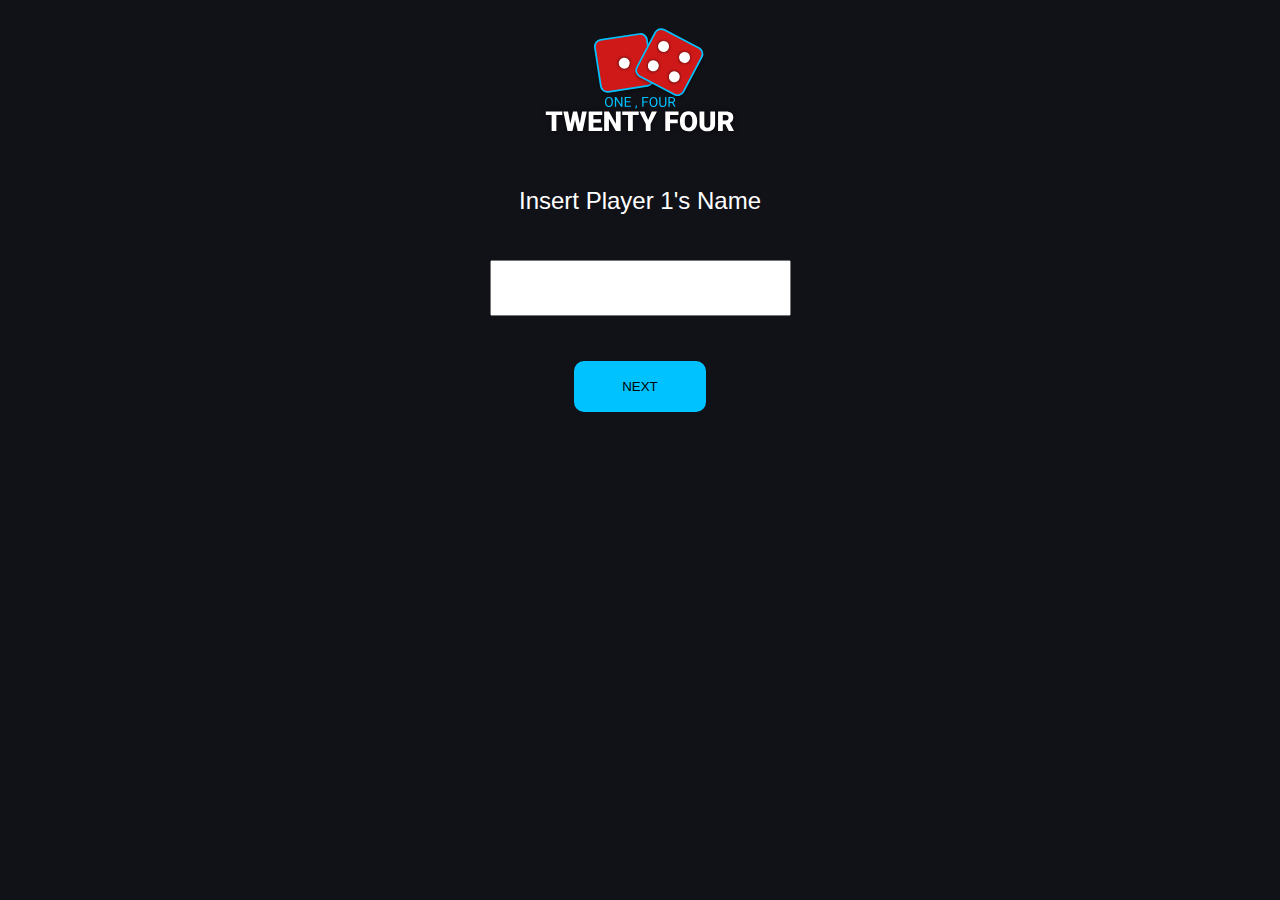
==== components.html @ 63a11a72 "Finished HTML" ====
<!DOCTYPE html>
<html lang="en">

<head>
    <meta charset="UTF-8">
    <meta http-equiv="X-UA-Compatible" content="IE=edge">
    <meta name="viewport" content="width=device-width, initial-scale=1.0">
    <title>Brandon's Game of One Four, Twenty Four</title>
    <link rel="stylesheet" href="css/styles.css" type="text/css">
</head>

<body>
    <div id="container">
        <!-- Welcome Page -->
        <div id="welcome" class="hide">
            <img src="img/logo.svg">
            <button class="new-screen">New Game</button>
        </div>
        <!-- E/O Welcome Page -->
        <!-- Header | Only shows after welcome -->
        <div id="game-play" class="">
            <div class="header-logo">
                <img src="img/logo.svg">
            </div>
            <div id="game-scores" class="hide">
                <div class="player">
                    <img src="img/profile.svg">
                    <p>Player's Score: <span>24</span></p>
                </div>
                <div class="player">
                    <img src="img/profile.svg">
                    <p>Player's Score: <span>24</span></p>
                </div>
                <div class="player">
                    <img src="img/profile.svg">
                    <p>Player's Score: <span>24</span></p>
                </div>
                <div class="player">
                    <img src="img/profile.svg">
                    <p>Player's Score: <span>24</span></p>
                </div>
            </div>
            <!-- Number of Players -->
            <div id="number-of-players" class="helper hide">
                <p>How Many Players?</p>
                <div class="number-of-players">
                    <img src="img/minus.svg">
                    <p>2</p>
                    <img src="img/plus.svg">
                </div>
                <button class="new-screen">Next</button>
            </div>
            <!-- E/O Number of Players -->
            <!-- Insert Player Names -->
            <div id="insert-player-names" class="helper">
                <p>Insert Player 1's Name</p>
                <input type="text">
                <button class="new-screen">Next</button>
            </div>
            <!-- E/O Insert Player Names -->
            <!-- Game Screen -->
        <div id="game-screen">
            <div id="dice" class="hide">
                <div id="active-player">
                    <p>Brandon's Turn</p>
                    <button class="roll-dice inactive">Roll</button>
                </div>
                <p>Select dice to hold. Must select at least one.</p>
                <div class="die-container">
                    <div class="die">
                        <img src="img/2.svg">
                    </div>
                    <div class="die">
                        <img src="img/2.svg">
                    </div>
                    <div class="die">
                        <img src="img/2s.svg">
                    </div>
                    <div class="die">
                        <img src="img/2.svg">
                    </div>
                    <div class="die">
                        <img src="img/2s.svg">
                    </div>
                    <div class="die">
                        <img src="img/2.svg">
                    </div>
                </div>
            </div>
            <div id="roll-score" class="hide">
                <p>Nice, Player #!<br />You Scored:</p>
                <p>24</p>
                <button>Next</button>
            </div>
        </div>
        <div id="winner" class="hide">
            <p>Way to go</p>
            <p>Player #</p>
            <p>You won.</p>
            <button class="new-screen">Play Again</button>
        </div>
        <!-- E/O Game Screen -->
        </div>
        <!-- E/O Header -->
    </div>
</body>

</html>
---- css/styles.css ----
* {
    margin: 0;
    padding: 0;
}

body {
    font-family: sans-serif;
    background-color: #111118;
    color: #ffffff;
    height: 100vh;
}

.hide {
    display: none !important;
}

#container {
    text-align: center;
    max-width: 600px;
    height: 100%;
    display: flex;
    justify-content: center;
    flex-wrap: wrap;
    margin: auto;
}

#welcome {
    width: 350px;
    height: 300px;
    margin: auto;
    align-self: center;
}

#welcome img {
    margin-bottom: 30px;
}

button {
    border-radius: 10px;
    padding: 15px 45px;
    text-transform: uppercase;
    border: 3px solid;
}

.new-screen {
    background-color: #00C2FF;
    border-color: #00c2ff;
}

.new-screen:hover {
    background-color: #044255;
    color: #ffffff;
    cursor: pointer;
}

.button-roll {
    background-color: rgba(255, 255, 255, 0);
    border-color: #fff;
    color: #fff;
}

.header-logo {
    width: 200px;
    margin: auto;
    text-align: center;
    padding-top: 25px;
}

.header-logo img {
    width: 100%;

}

#number-of-players {
    width: 350px;
    align-self: center;
}

.helper {
    margin: 45px auto;
}

.helper p:first-child {
    margin-bottom: 45px;
    font-size: 1.5em;
}

.number-of-players p {
    font-size: 10em;
    width: 45%;
}

.number-of-players {
    display: flex;
    justify-content: space-around;
    margin-bottom: 45px;
}

.number-of-players img:hover {
    cursor: pointer;
}

#insert-player-names {
    align-self: center;
}

input {
    padding: 15px 25px;
    font-size: 1.2em;
    color: #3a3a3a;
    text-align: center;
    display: block;
    margin-bottom: 45px;
}

#game-screen {
    max-width: 600px;
}

#game-scores {
    display: flex;
    flex-wrap: wrap;
    max-width: 600px;
    justify-content: center;
    align-content: flex-start;
    margin: 20px auto;
}

.player {
    width: 45%;
    margin-bottom: 10px;
    display: flex;
    align-items: center;
    color: #898989;
    justify-content: center;
}

.player img {
    margin-right: 10px;
}

.player span {
    color: #ffffff;
}

#active-player {
    margin-bottom: 25px;
}

#active-player p {
    font-size: 2em;
    text-transform: uppercase;
    font-weight: 700;
    margin-bottom: 15px;
}

.roll-dice {
    color: #ffffff;
    background-color: rgba(255, 255, 255, 0);
    border-color: #00C2FF;
}

.roll-dice:hover {
    cursor: pointer;
    background-color: #00C2FF;
}

.inactive {
    border-color:#3a3a3a !important;
    color: #3a3a3a !important;
}

.inactive:hover {
    border-color:#3a3a3a !important;
    color: #3a3a3a !important;
    cursor:not-allowed;
    background-color: rgba(255, 255, 255, 0);
}

#dice {
    width: 350px;
    margin: auto;
}

.die-container {
    display: flex;
    justify-content: space-around;
    flex-wrap: wrap;
}

.die {
    width: 30%;
    margin-top: 25px;
}

#roll-score p:first-child {
    font-size: 2em;
    font-weight: 700;
    color: #00C2FF;
}

#roll-score p:nth-child(2) {
    font-size: 5em;
    font-weight: 700;
    margin: 15px;
}

#roll-score button {
    background-color: rgba(255, 255, 255, 0);
    border-color: #ffffff;
    color: #ffffff;
}

#roll-score button:hover {
    cursor: pointer;
}

#winner p:first-child {
    text-transform: uppercase;
    margin-bottom: 0;
    font-size: 1.75em;
    font-weight: 700;
    color: #00C2FF;
}

#winner p:nth-child(2) {
    text-transform: uppercase;
    font-size: 3em;
    font-weight: 700;
    margin: 0px;
}

#winner p:nth-child(3) {
    text-transform: uppercase;
    font-size: 1.75em;
    font-weight: 700;
    color: #00C2FF;
    margin-bottom: 25px;
    margin-top: 0;
}
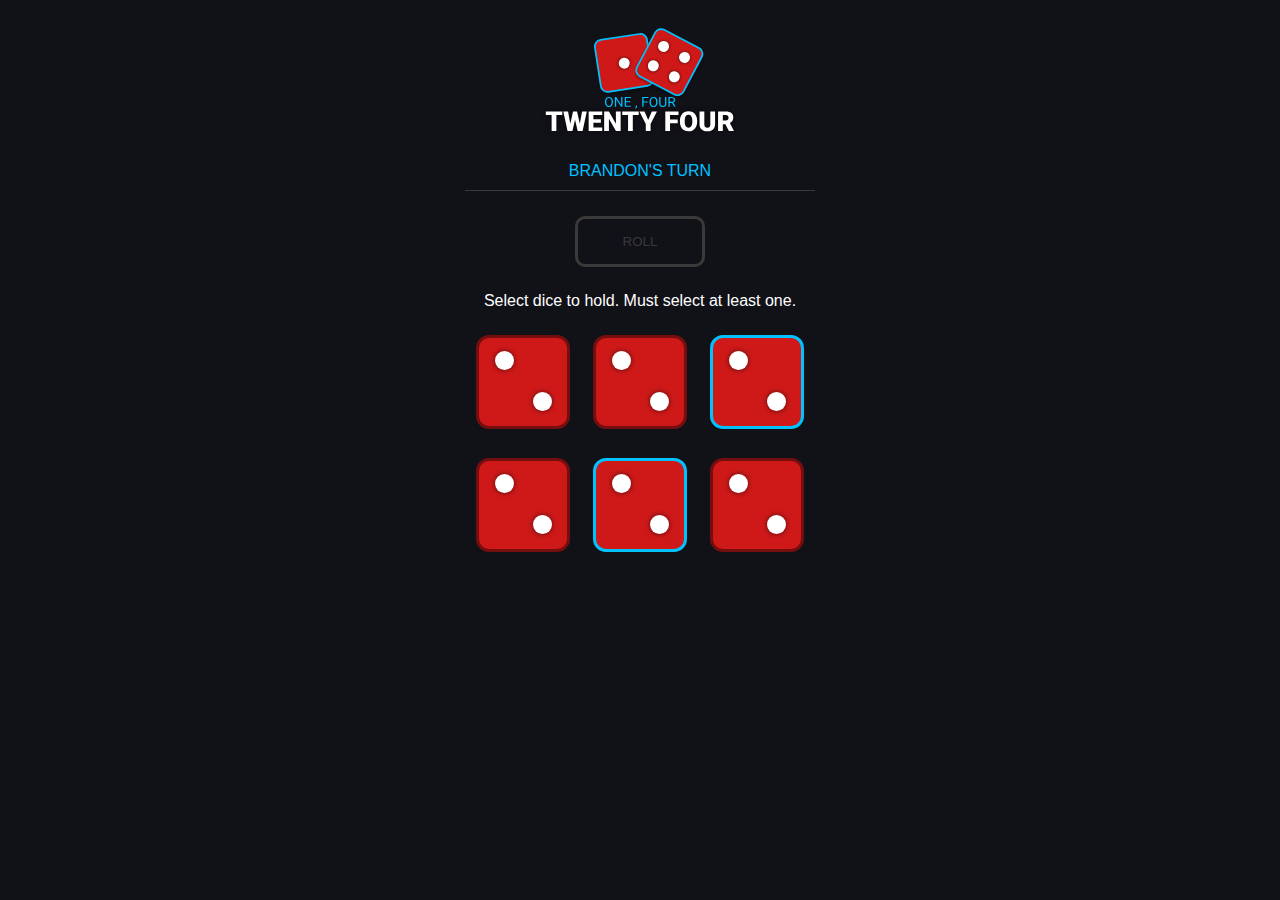
==== commit d0a37db1: "adding more pieces" ====
--- a/components.html
+++ b/components.html
@@ -52,7 +52,7 @@
             </div>
             <!-- E/O Number of Players -->
             <!-- Insert Player Names -->
-            <div id="insert-player-names" class="helper">
+            <div id="insert-player-names" class="helper hide">
                 <p>Insert Player 1's Name</p>
                 <input type="text">
                 <button class="new-screen">Next</button>
@@ -60,12 +60,12 @@
             <!-- E/O Insert Player Names -->
             <!-- Game Screen -->
         <div id="game-screen">
-            <div id="dice" class="hide">
+            <div id="dice" class="">
                 <div id="active-player">
                     <p>Brandon's Turn</p>
                     <button class="roll-dice inactive">Roll</button>
                 </div>
-                <p>Select dice to hold. Must select at least one.</p>
+                <p class="">Select dice to hold. Must select at least one.</p>
                 <div class="die-container">
                     <div class="die">
                         <img src="img/2.svg">
--- a/css/styles.css
+++ b/css/styles.css
@@ -148,16 +148,20 @@
 }
 
 #active-player p {
-    font-size: 2em;
-    text-transform: uppercase;
-    font-weight: 700;
+    font-size: 1em;
+    text-transform: uppercase;
+    font-weight: 500;
     margin-bottom: 15px;
+    padding: 10px 0;
+    color:#00C2FF;
+    border-bottom: solid 1px #3a3a3a;
 }
 
 .roll-dice {
     color: #ffffff;
     background-color: rgba(255, 255, 255, 0);
     border-color: #00C2FF;
+    margin-top: 10px;
 }
 
 .roll-dice:hover {
@@ -179,7 +183,7 @@
 
 #dice {
     width: 350px;
-    margin: auto;
+    margin: 10px auto;
 }
 
 .die-container {
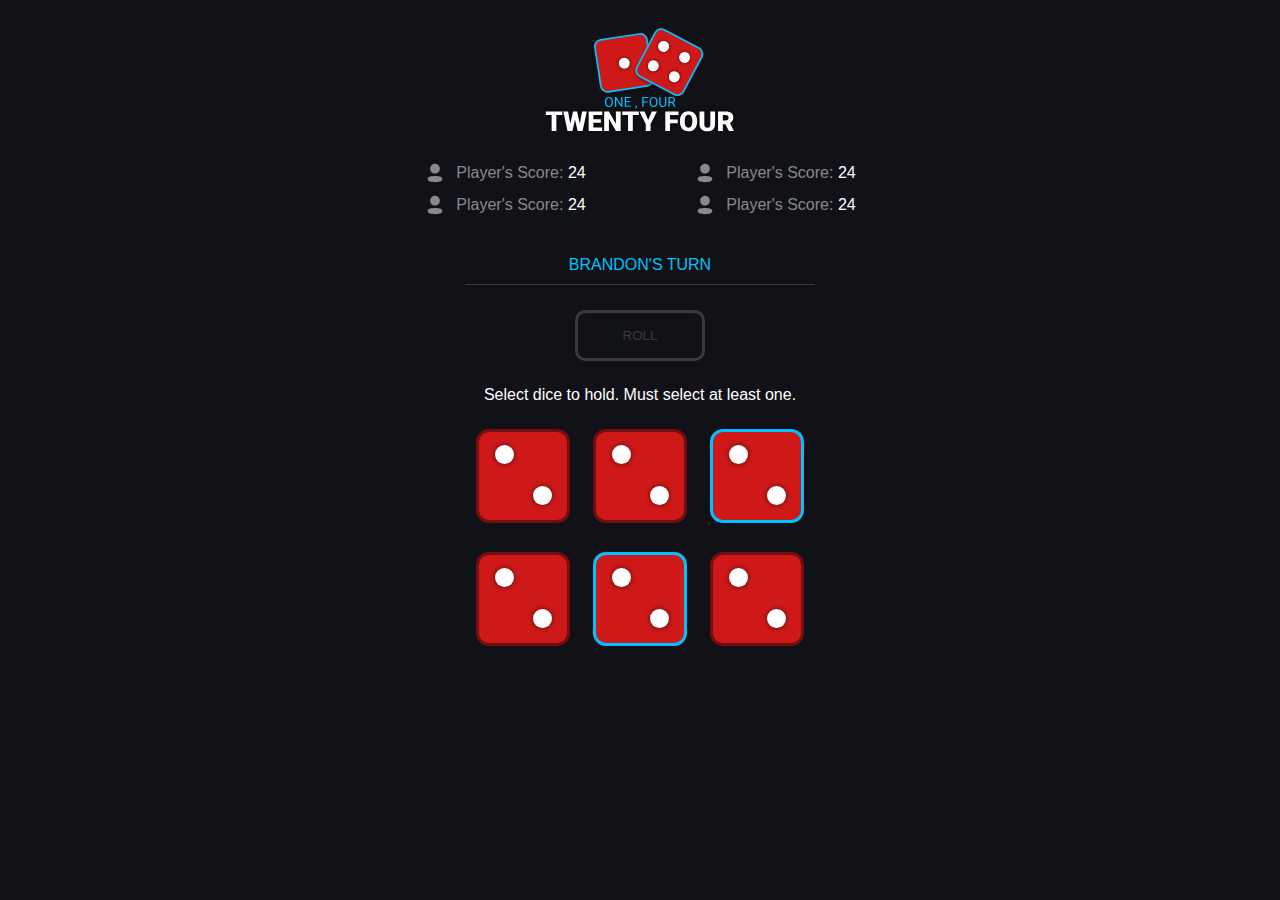
==== commit c5655414: "major reconstruction of the game" ====
--- a/components.html
+++ b/components.html
@@ -22,7 +22,7 @@
             <div class="header-logo">
                 <img src="img/logo.svg">
             </div>
-            <div id="game-scores" class="hide">
+            <div id="game-scores" class="">
                 <div class="player">
                     <img src="img/profile.svg">
                     <p>Player's Score: <span>24</span></p>
@@ -41,7 +41,7 @@
                 </div>
             </div>
             <!-- Number of Players -->
-            <div id="number-of-players" class="helper hide">
+            <div id="number-of-players" class="hide helper">
                 <p>How Many Players?</p>
                 <div class="number-of-players">
                     <img src="img/minus.svg">
@@ -59,40 +59,40 @@
             </div>
             <!-- E/O Insert Player Names -->
             <!-- Game Screen -->
-        <div id="game-screen">
-            <div id="dice" class="">
-                <div id="active-player">
-                    <p>Brandon's Turn</p>
-                    <button class="roll-dice inactive">Roll</button>
-                </div>
-                <p class="">Select dice to hold. Must select at least one.</p>
-                <div class="die-container">
-                    <div class="die">
-                        <img src="img/2.svg">
+            <div id="game-screen" class="">
+                <div id="turn" class="">
+                    <div id="active-player">
+                        <p>Brandon's Turn</p>
+                        <button class="roll-dice inactive">Roll</button>
                     </div>
-                    <div class="die">
-                        <img src="img/2.svg">
-                    </div>
-                    <div class="die">
-                        <img src="img/2s.svg">
-                    </div>
-                    <div class="die">
-                        <img src="img/2.svg">
-                    </div>
-                    <div class="die">
-                        <img src="img/2s.svg">
-                    </div>
-                    <div class="die">
-                        <img src="img/2.svg">
+                    <p class="">Select dice to hold. Must select at least one.</p>
+                    <div class="die-container">
+                        <div class="die unselected">
+                            <img src="img/2.svg">
+                        </div>
+                        <div class="die unselected">
+                            <img src="img/2.svg">
+                        </div>
+                        <div class="die unselected">
+                            <img src="img/2s.svg">
+                        </div>
+                        <div class="die unselected">
+                            <img src="img/2.svg">
+                        </div>
+                        <div class="die unselected">
+                            <img src="img/2s.svg">
+                        </div>
+                        <div class="die unselected">
+                            <img src="img/2.svg">
+                        </div>
                     </div>
                 </div>
+                <div id="roll-score" class="hide">
+                    <p>Nice, Player #!<br />You Scored:</p>
+                    <p>24</p>
+                    <button>Next</button>
+                </div>
             </div>
-            <div id="roll-score" class="hide">
-                <p>Nice, Player #!<br />You Scored:</p>
-                <p>24</p>
-                <button>Next</button>
-            </div>
-        </div>
         <div id="winner" class="hide">
             <p>Way to go</p>
             <p>Player #</p>
--- a/css/styles.css
+++ b/css/styles.css
@@ -74,6 +74,10 @@
 #number-of-players {
     width: 350px;
     align-self: center;
+}
+
+.die img:hover {
+    cursor: pointer;
 }
 
 .helper {
@@ -120,7 +124,7 @@
 #game-scores {
     display: flex;
     flex-wrap: wrap;
-    max-width: 600px;
+    width: 600px;
     justify-content: center;
     align-content: flex-start;
     margin: 20px auto;
@@ -181,7 +185,7 @@
     background-color: rgba(255, 255, 255, 0);
 }
 
-#dice {
+#turn {
     width: 350px;
     margin: 10px auto;
 }
